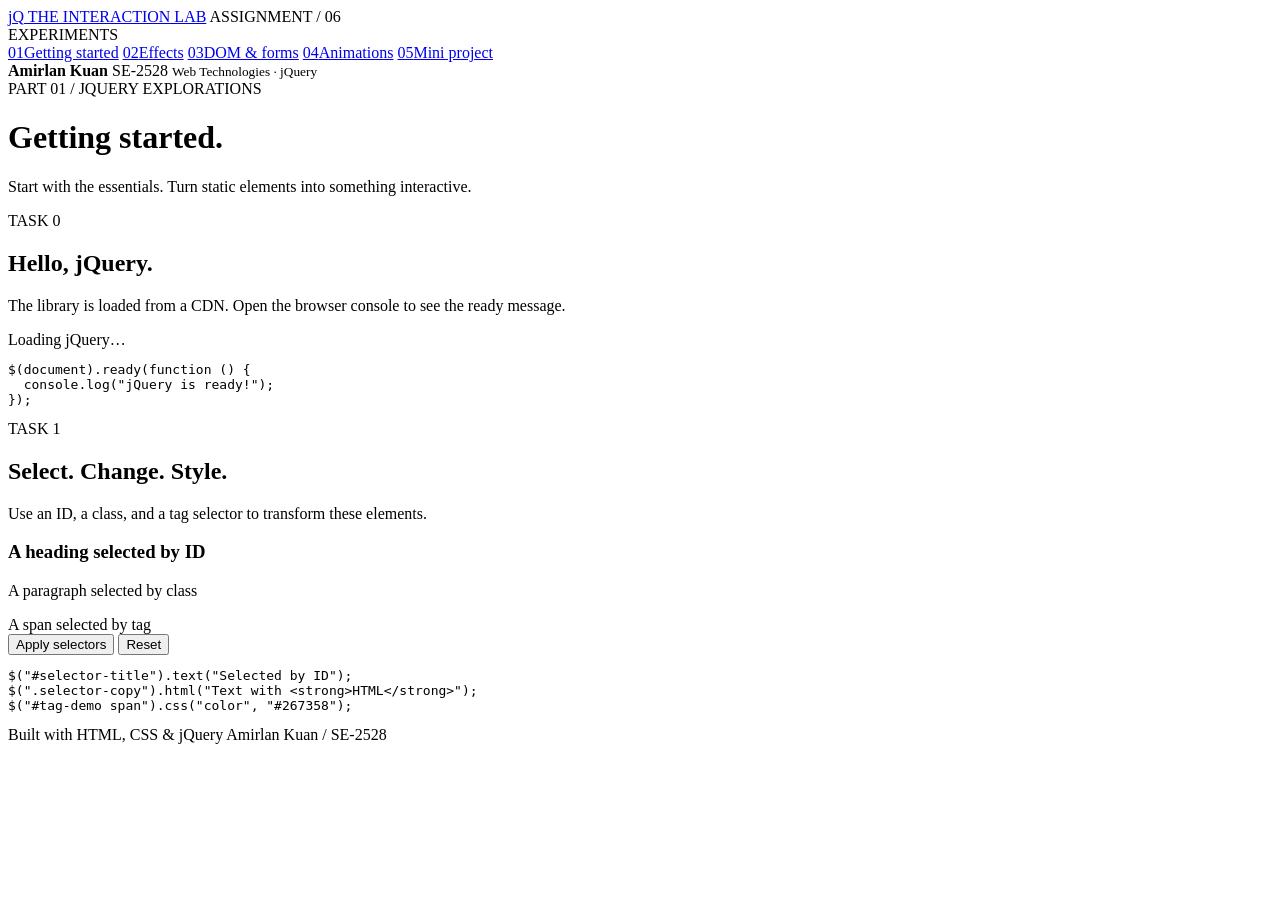
==== index.html @ 6890a4f0 "Add jQuery assignment pages and README" ====
<!doctype html>
<html lang="en">
<head>
<meta charset="utf-8">
<meta name="viewport" content="width=device-width, initial-scale=1">
<meta name="description" content="Amirlan Kuan, SE-2528 — interactive jQuery assignment 6">
<title>Getting started · jQuery Lab</title>
<link rel="stylesheet" href="assets/style.css">
<script defer src="https://code.jquery.com/jquery-3.7.1.min.js">
</script>
<script defer src="assets/app.js">
</script>
</head>
<body>
<header>
<a class="brand" href="index.html">
<span class="brand-mark">jQ</span> THE INTERACTION LAB</a>
<span class="course">ASSIGNMENT / 06</span>
</header>
<div class="layout">
<aside>
<div class="eyebrow">EXPERIMENTS</div>
<nav aria-label="Assignment parts">
<a href="index.html" aria-current="page">
<span>01</span>Getting started</a>
<a href="effects.html" >
<span>02</span>Effects</a>
<a href="dom.html" >
<span>03</span>DOM & forms</a>
<a href="animations.html" >
<span>04</span>Animations</a>
<a href="project.html" >
<span>05</span>Mini project</a>
</nav>
<div class="student">
<strong>Amirlan Kuan</strong>
<span>SE-2528</span>
<small>Web Technologies · jQuery</small>
</div>
</aside>
<main>
<div class="eyebrow">PART 01 / JQUERY EXPLORATIONS</div>
<h1>Getting started<span>.</span>
</h1>
<p class="intro">Start with the essentials. Turn static elements into something interactive.</p>
<div class="cards">
<section class="card">
<div class="eyebrow">TASK 0</div>
<h2>Hello, jQuery.</h2>
<p class="description">The library is loaded from a CDN. Open the browser console to see the ready message.</p>
<div class="status" id="ready-status">Loading jQuery…</div>
<pre>$(document).ready(function () {
  console.log("jQuery is ready!");
});</pre>
</section>
<section class="card">
<div class="eyebrow">TASK 1</div>
<h2>Select. Change. Style.</h2>
<p class="description">Use an ID, a class, and a tag selector to transform these elements.</p>
<div class="demo">
<h3 id="selector-title">A heading selected by ID</h3>
<p class="selector-copy">A paragraph selected by class</p>
<div id="tag-demo">
<span>A span selected by tag</span>
</div>
</div>
<div class="controls">
<button data-action="selectors">Apply selectors</button>
<button data-action="selectors-reset">Reset</button>
</div>
<pre>$("#selector-title").text("Selected by ID");
$(".selector-copy").html("Text with &lt;strong&gt;HTML&lt;/strong&gt;");
$("#tag-demo span").css("color", "#267358");</pre>
</section>
</div>
<footer>Built with HTML, CSS & jQuery <span>Amirlan Kuan / SE-2528</span>
</footer>
</main>
</div>
</body>
</html>
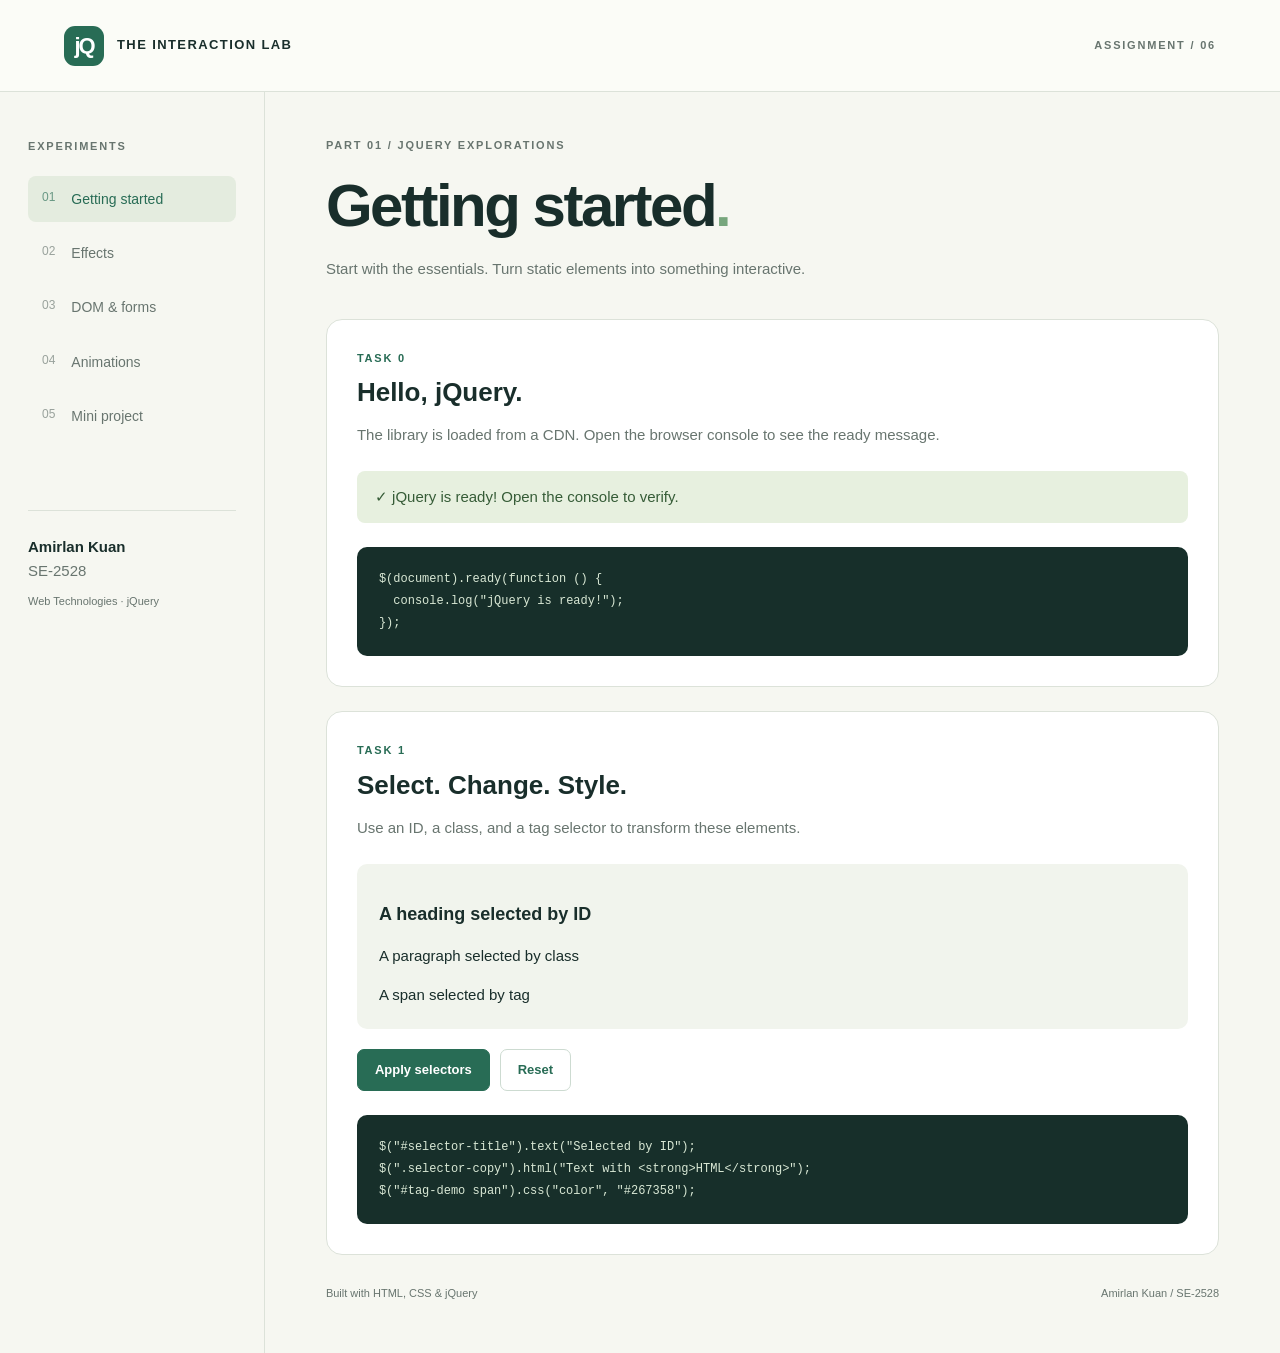
==== commit ff142c9a: "Load corrected stylesheet on all assignment pages" ====
--- a/index.html
+++ b/index.html
@@ -5,7 +5,7 @@
 <meta name="viewport" content="width=device-width, initial-scale=1">
 <meta name="description" content="Amirlan Kuan, SE-2528 — interactive jQuery assignment 6">
 <title>Getting started · jQuery Lab</title>
-<link rel="stylesheet" href="assets/style.css">
+<link rel="stylesheet" href="assets/styles.css">
 <script defer src="https://code.jquery.com/jquery-3.7.1.min.js">
 </script>
 <script defer src="assets/app.js">
--- a/assets/styles.css
+++ b/assets/styles.css
@@ -0,0 +1,369 @@
+:root {
+  --ink:#192e2b;
+  --green:#286c55;
+  --muted:#68756f;
+  --line:#dce2d9;
+  --paper:#f6f7f1
+}
+* {
+  box-sizing:border-box
+}
+body {
+  margin:0;
+  background:var(--paper);
+  color:var(--ink);
+  font-family:'DM Sans',sans-serif;
+  font-size:15px;
+  line-height:1.6
+}
+header {
+  height:92px;
+  border-bottom:1px solid var(--line);
+  display:flex;
+  align-items:center;
+  justify-content:space-between;
+  padding:0 5%;
+  background:#fbfcf7
+}
+.brand {
+  display:flex;
+  align-items:center;
+  gap:13px;
+  text-decoration:none;
+  color:var(--ink);
+  font-size:13px;
+  font-weight:700;
+  letter-spacing:1.4px
+}
+.brand-mark {
+  display:grid;
+  place-items:center;
+  background:var(--green);
+  color:white;
+  width:40px;
+  height:40px;
+  border-radius:11px;
+  font-size:22px;
+  letter-spacing:-2px
+}
+.course,.eyebrow {
+  font-size:11px;
+  letter-spacing:1.8px;
+  font-weight:700;
+  color:var(--muted)
+}
+.layout {
+  max-width:1440px;
+  margin:auto;
+  display:grid;
+  grid-template-columns:265px 1fr
+}
+aside {
+  padding:46px 28px;
+  border-right:1px solid var(--line)
+}
+nav {
+  display:grid;
+  gap:8px;
+  margin-top:20px
+}
+nav a {
+  padding:12px 14px;
+  border-radius:8px;
+  color:var(--muted);
+  text-decoration:none;
+  font-size:14px;
+  display:flex;
+  gap:16px
+}
+nav a span {
+  font-size:12px;
+  opacity:.65
+}
+nav a:hover,nav a[aria-current] {
+  background:#e4ecdf;
+  color:var(--green)
+}
+.student {
+  margin-top:70px;
+  border-top:1px solid var(--line);
+  padding-top:24px;
+  display:grid
+}
+.student span,.student small {
+  color:var(--muted)
+}
+.student small {
+  font-size:11px;
+  margin-top:10px
+}
+main {
+  padding:45px 6% 20px;
+  min-width:0
+}
+h1,h2,h3 {
+  font-family:'Space Grotesk',sans-serif;
+  line-height:1.2
+}
+h1 {
+  font-size:clamp(38px,5vw,60px);
+  letter-spacing:-2.5px;
+  margin:15px 0
+}
+h1 span {
+  color:#77a67d
+}
+h2 {
+  font-size:26px;
+  margin:10px 0
+}
+h3 {
+  font-size:18px
+}
+.intro {
+  max-width:580px;
+  color:var(--muted);
+  margin-bottom:38px
+}
+.cards {
+  display:grid;
+  gap:24px
+}
+.card {
+  background:#fff;
+  border:1px solid var(--line);
+  border-radius:16px;
+  padding:30px
+}
+.card .eyebrow {
+  color:var(--green)
+}
+.description {
+  color:var(--muted);
+  margin-bottom:24px
+}
+.demo {
+  background:#f1f4ed;
+  border-radius:10px;
+  padding:22px;
+  overflow-wrap:anywhere
+}
+.demo p:first-child {
+  margin-top:0
+}
+.demo p:last-child {
+  margin-bottom:0
+}
+.controls {
+  display:flex;
+  gap:10px;
+  flex-wrap:wrap;
+  margin-top:20px
+}
+button {
+  font:inherit;
+  font-size:13px;
+  font-weight:600;
+  border:1px solid var(--green);
+  background:var(--green);
+  color:white;
+  padding:10px 17px;
+  border-radius:7px;
+  cursor:pointer
+}
+button:hover {
+  background:#1b503e
+}
+button:focus-visible,a:focus-visible,input:focus-visible {
+  outline:3px solid #d7a44c;
+  outline-offset:3px
+}
+.controls button:not(:first-child) {
+  background:white;
+  color:var(--green);
+  border-color:#cddbd1
+}
+.controls button:hover {
+  filter:brightness(.94)
+}
+pre {
+  white-space:pre-wrap;
+  overflow-wrap:anywhere;
+  background:#172f2a;
+  color:#d9e8d5;
+  padding:22px;
+  border-radius:10px;
+  font-size:12px;
+  line-height:1.8;
+  margin:24px 0 0
+}
+.status {
+  padding:14px 18px;
+  background:#e7f0df;
+  color:#365c37;
+  border-radius:8px
+}
+.image-stage {
+  height:220px;
+  background:#edf2e9;
+  border-radius:10px;
+  overflow:hidden;
+  display:grid;
+  place-items:center
+}
+.image-stage img,.landscape {
+  width:100%;
+  height:220px;
+  object-fit:cover;
+  border-radius:10px
+}
+#item-list {
+  padding:0;
+  list-style:none
+}
+#item-list li {
+  padding:12px 16px;
+  background:#f1f4ed;
+  border-radius:7px;
+  margin:8px 0
+}
+.hint {
+  font-size:12px;
+  color:var(--muted)
+}
+a {
+  color:var(--green)
+}
+form {
+  display:grid;
+  gap:8px
+}
+label {
+  font-size:13px;
+  font-weight:600
+}
+input {
+  width:100%;
+  padding:12px;
+  border:1px solid #ccd5cd;
+  border-radius:7px;
+  font:inherit;
+  margin-bottom:10px
+}
+.live {
+  margin-top:16px
+}
+.track {
+  position:relative;
+  height:180px;
+  background-color:#f1f4ed;
+  background-image:radial-gradient(#ccd5c8 1px,transparent 1px);
+  background-size:16px 16px;
+  border-radius:10px;
+  overflow:hidden
+}
+.track.tall {
+  height:240px
+}
+.box {
+  position:absolute;
+  left:0;
+  top:0;
+  width:64px;
+  height:64px;
+  background:var(--green);
+  border-radius:12px;
+  display:grid;
+  place-items:center;
+  color:white;
+  font-family:'Space Grotesk',sans-serif
+}
+.accordion-item {
+  border-bottom:1px solid var(--line)
+}
+.accordion-item h3 {
+  margin:0
+}
+.accordion-trigger {
+  display:flex;
+  justify-content:space-between;
+  align-items:center;
+  width:100%;
+  text-align:left;
+  padding:22px 0;
+  border:0;
+  background:transparent;
+  color:var(--ink);
+  font-size:17px
+}
+.accordion-trigger:hover {
+  background:transparent;
+  color:var(--green)
+}
+.accordion-trigger span {
+  font-size:24px;
+  color:var(--green);
+  margin-left:20px
+}
+.accordion-panel {
+  color:var(--muted);
+  padding:0 0 15px
+}
+.accordion-panel p {
+  margin-top:0
+}
+footer {
+  display:flex;
+  justify-content:space-between;
+  gap:16px;
+  font-size:11px;
+  color:var(--muted);
+  padding:30px 0
+}
+@media(max-width:760px) {
+  header {
+  padding:0 20px;
+  height:75px
+}
+.course {
+  display:none
+}
+.layout {
+  display:block
+}
+aside {
+  padding:20px;
+  border-right:0;
+  border-bottom:1px solid var(--line)
+}
+aside>.eyebrow,.student {
+  display:none
+}
+nav {
+  display:flex;
+  overflow:auto;
+  margin:0;
+  gap:6px
+}
+nav a {
+  white-space:nowrap;
+  padding:9px
+}
+nav a span {
+  display:none
+}
+main {
+  padding:30px 20px
+}
+h1 {
+  letter-spacing:-1.5px
+}
+.card {
+  padding:22px
+}
+footer {
+  flex-direction:column
+}
+
+}
+
